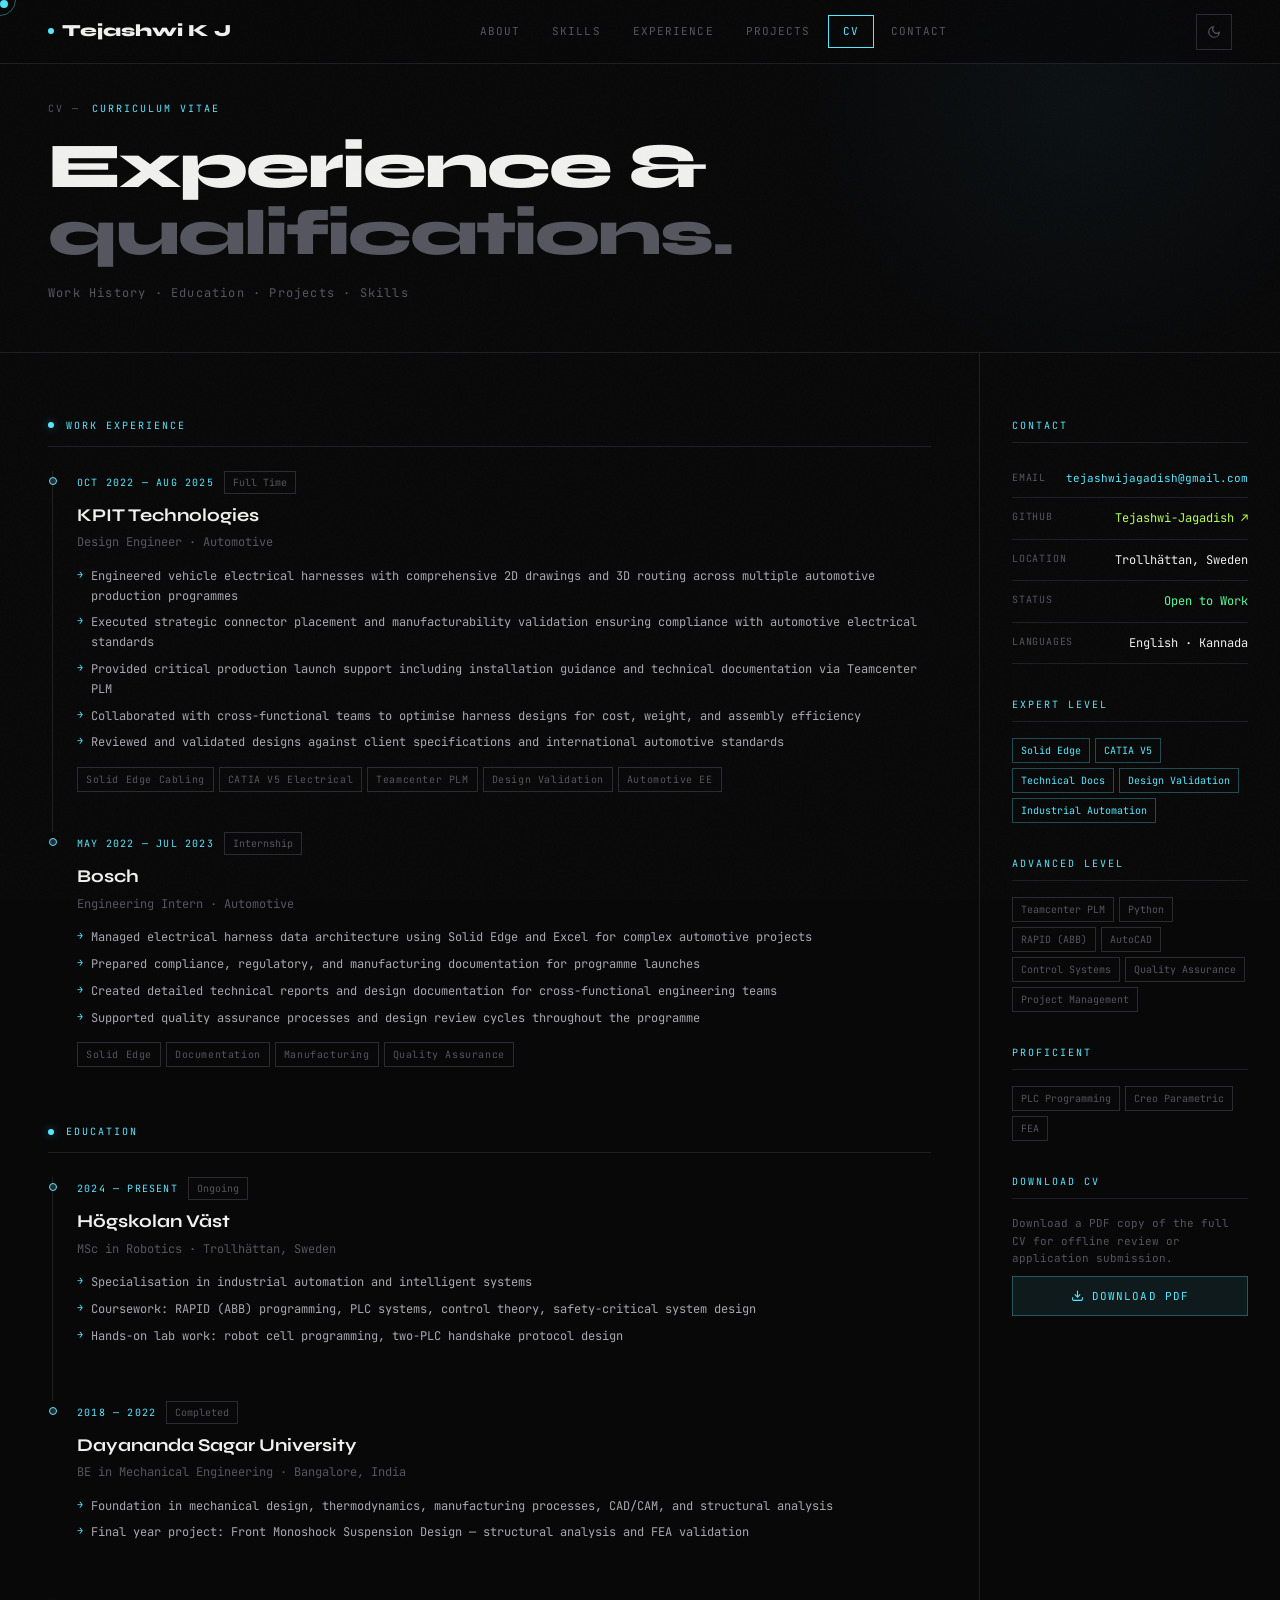
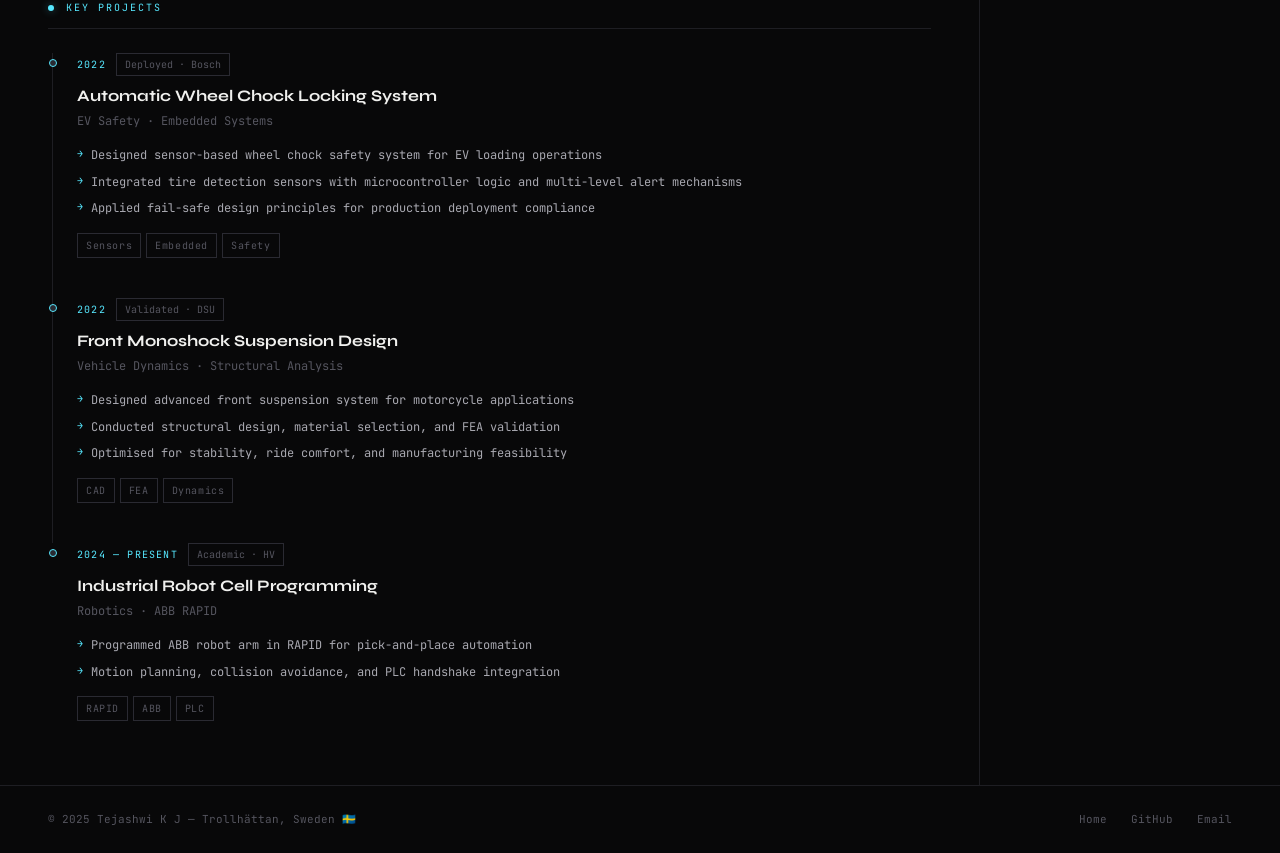
==== cv.html @ 4c709926 "Add files via upload" ====
<!DOCTYPE html>
<html lang="en" data-theme="dark">
<head>
  <meta charset="UTF-8"/>
  <meta name="viewport" content="width=device-width, initial-scale=1.0"/>
  <title>CV — Tejashwi K J</title>
  <meta name="description" content="Curriculum Vitae — Tejashwi K J, Robotics & Automotive Engineer."/>
  <link rel="icon" type="image/svg+xml" href="favicon.svg"/>
  <link rel="preconnect" href="https://fonts.googleapis.com"/>
  <link href="https://fonts.googleapis.com/css2?family=Syne:wght@400;500;600;700;800&family=JetBrains+Mono:wght@300;400;500&display=swap" rel="stylesheet"/>
  <style>
    *,*::before,*::after{box-sizing:border-box;margin:0;padding:0}
    [data-theme="dark"]{--bg:#080809;--bg2:#0f0f11;--surface:#131316;--surface2:#1a1a1e;--border:#1e1e23;--border2:#2a2a32;--text:#f0f0ee;--text2:#a8a8b0;--muted:#55555f;--accent:#57e8ff;--accent-dim:rgba(87,232,255,0.08);--accent2:#b8ff57;--green:#57ff9a;--yellow:#ffd557;--red:#ff5757;--nav-bg:rgba(8,8,9,0.92)}
    [data-theme="light"]{--bg:#f8f8f6;--bg2:#f0f0ee;--surface:#ffffff;--surface2:#f4f4f2;--border:#e0e0dc;--border2:#d0d0cc;--text:#0e0e0f;--text2:#4a4a52;--muted:#9a9aa2;--accent:#0077aa;--accent-dim:rgba(0,119,170,0.08);--accent2:#4a9200;--green:#008844;--yellow:#b87a00;--red:#cc2222;--nav-bg:rgba(248,248,246,0.92)}
    html{scroll-behavior:smooth}
    body{background:var(--bg);color:var(--text);font-family:'JetBrains Mono',monospace;font-size:13px;line-height:1.7;overflow-x:hidden;transition:background .3s,color .3s}
    ::-webkit-scrollbar{width:4px}::-webkit-scrollbar-track{background:var(--bg)}::-webkit-scrollbar-thumb{background:var(--border2)}
    *{cursor:none}
    .cursor{position:fixed;width:8px;height:8px;background:var(--accent);border-radius:50%;pointer-events:none;z-index:99999;mix-blend-mode:difference}
    .cursor-ring{position:fixed;width:32px;height:32px;border:1px solid rgba(87,232,255,0.4);border-radius:50%;pointer-events:none;z-index:99998;transition:width .2s,height .2s}
    [data-theme="dark"] body::after{content:'';position:fixed;inset:0;background-image:url("data:image/svg+xml,%3Csvg viewBox='0 0 512 512' xmlns='http://www.w3.org/2000/svg'%3E%3Cfilter id='n'%3E%3CfeTurbulence type='fractalNoise' baseFrequency='0.75' numOctaves='4' stitchTiles='stitch'/%3E%3C/filter%3E%3Crect width='100%25' height='100%25' filter='url(%23n)' opacity='0.02'/%3E%3C/svg%3E");pointer-events:none;z-index:9998}
    nav{position:fixed;top:0;left:0;right:0;z-index:1000;display:flex;align-items:center;justify-content:space-between;padding:0 48px;height:64px;border-bottom:1px solid var(--border);background:var(--nav-bg);backdrop-filter:blur(20px)}
    .nav-logo{font-family:'Syne',sans-serif;font-weight:800;font-size:17px;color:var(--text);text-decoration:none;display:flex;align-items:center;gap:8px}
    .nav-logo-dot{width:6px;height:6px;background:var(--accent);border-radius:50%;animation:blink 2s infinite}
    @keyframes blink{0%,100%{opacity:1}50%{opacity:.2}}
    .nav-center{display:flex;gap:2px}
    .nav-link{color:var(--muted);text-decoration:none;font-size:11px;letter-spacing:.1em;text-transform:uppercase;padding:6px 14px;border:1px solid transparent;transition:all .2s}
    .nav-link:hover{color:var(--text);border-color:var(--border2)}
    .nav-link.active{color:var(--accent);border-color:var(--accent)}
    .nav-right{display:flex;align-items:center;gap:10px}
    .theme-toggle{display:flex;align-items:center;justify-content:center;width:36px;height:36px;border:1px solid var(--border2);background:transparent;color:var(--muted);transition:all .2s}
    .theme-toggle:hover{border-color:var(--accent);color:var(--accent)}
    .theme-toggle svg{width:14px;height:14px}
    .btn{display:inline-flex;align-items:center;gap:8px;padding:10px 22px;font-family:'JetBrains Mono',monospace;font-size:11px;letter-spacing:.08em;text-transform:uppercase;text-decoration:none;border:1px solid var(--border2);background:transparent;color:var(--text2);transition:all .2s}
    .btn:hover{border-color:var(--text2);color:var(--text)}
    .btn-accent{background:var(--accent);border-color:var(--accent);color:#080809}
    .btn-accent:hover{background:transparent;color:var(--accent);border-color:var(--accent)}
    /* PAGE BANNER */
    .page-banner{padding:100px 48px 48px;border-bottom:1px solid var(--border);position:relative;overflow:hidden}
    .page-banner::before{content:'';position:absolute;top:-200px;right:-100px;width:600px;height:600px;background:radial-gradient(circle,rgba(87,232,255,.04) 0%,transparent 65%);pointer-events:none}
    .banner-eyebrow{font-size:10px;color:var(--accent);letter-spacing:.2em;text-transform:uppercase;margin-bottom:16px;display:flex;align-items:center;gap:12px}
    .banner-eyebrow::before{content:attr(data-num);color:var(--muted)}
    .banner-title{font-family:'Syne',sans-serif;font-weight:800;font-size:clamp(36px,5vw,72px);letter-spacing:-2px;color:var(--text);line-height:1.05;margin-bottom:16px}
    .banner-sub{font-size:12px;color:var(--muted);letter-spacing:.1em}
    /* CV LAYOUT */
    .cv-wrap{display:grid;grid-template-columns:1fr 300px;gap:0;padding:0}
    .cv-main{padding:64px 48px;border-right:1px solid var(--border)}
    .cv-sidebar{padding:64px 32px;position:sticky;top:64px;align-self:start}
    .cv-section{margin-bottom:56px}
    .cv-section:last-child{margin-bottom:0}
    .cv-section-head{font-size:10px;color:var(--accent);letter-spacing:.2em;text-transform:uppercase;margin-bottom:24px;display:flex;align-items:center;gap:12px;padding-bottom:12px;border-bottom:1px solid var(--border)}
    .cv-section-head::before{content:'';width:6px;height:6px;background:var(--accent);border-radius:50%;box-shadow:0 0 8px rgba(87,232,255,.4)}
    .cv-entry{padding-left:24px;padding-bottom:40px;border-left:1px solid var(--border);position:relative;margin-left:4px}
    .cv-entry:last-child{padding-bottom:0;border-left-color:transparent}
    .cv-entry::before{content:'';position:absolute;left:-4px;top:6px;width:8px;height:8px;background:var(--border2);border:1px solid var(--accent);border-radius:50%;transition:all .3s}
    .cv-entry:hover::before{background:var(--accent);box-shadow:0 0 8px rgba(87,232,255,.4)}
    .cv-entry-meta{display:flex;align-items:center;gap:10px;margin-bottom:6px;flex-wrap:wrap}
    .cv-period{font-size:10px;color:var(--accent);letter-spacing:.12em;text-transform:uppercase}
    .cv-badge{font-size:10px;padding:2px 8px;border:1px solid var(--border2);color:var(--muted)}
    .cv-org{font-family:'Syne',sans-serif;font-size:18px;font-weight:700;color:var(--text);margin-bottom:2px}
    .cv-role{font-size:12px;color:var(--muted);margin-bottom:14px}
    .cv-bullets{list-style:none;display:flex;flex-direction:column;gap:7px;margin-bottom:14px}
    .cv-bullets li{font-size:12px;color:var(--text2);padding-left:14px;position:relative;line-height:1.65}
    .cv-bullets li::before{content:'→';position:absolute;left:0;color:var(--accent);font-size:10px}
    .cv-tags{display:flex;gap:5px;flex-wrap:wrap}
    .tag{font-size:10px;padding:3px 8px;border:1px solid var(--border2);color:var(--muted);letter-spacing:.06em;transition:all .2s}
    .tag:hover{border-color:var(--accent);color:var(--accent)}
    /* SIDEBAR */
    .sb-block{margin-bottom:32px}
    .sb-block:last-child{margin-bottom:0}
    .sb-head{font-size:10px;color:var(--accent);letter-spacing:.2em;text-transform:uppercase;margin-bottom:16px;padding-bottom:8px;border-bottom:1px solid var(--border)}
    .sb-row{display:flex;justify-content:space-between;align-items:flex-start;padding:10px 0;border-bottom:1px solid var(--border);gap:12px}
    .sb-key{font-size:10px;color:var(--muted);text-transform:uppercase;letter-spacing:.08em;white-space:nowrap}
    .sb-val{font-size:12px;color:var(--text);text-align:right}
    .sb-val a{color:var(--accent2);text-decoration:none}
    .sb-val.green{color:var(--green)}
    .chip-group{display:flex;flex-wrap:wrap;gap:5px;margin-top:4px}
    .chip{font-size:10px;padding:3px 8px;border:1px solid var(--border2);color:var(--muted);transition:all .2s}
    .chip:hover{border-color:var(--accent);color:var(--accent)}
    .chip.expert{border-color:rgba(87,232,255,.3);color:var(--accent)}
    .dl-btn{display:flex;align-items:center;justify-content:center;gap:8px;width:100%;padding:12px;background:var(--accent-dim);border:1px solid rgba(87,232,255,.3);color:var(--accent);font-family:'JetBrains Mono',monospace;font-size:11px;letter-spacing:.1em;text-transform:uppercase;transition:all .2s;margin-top:8px}
    .dl-btn:hover{background:var(--accent);color:#080809;border-color:var(--accent)}
    footer{padding:24px 48px;border-top:1px solid var(--border);display:flex;align-items:center;justify-content:space-between}
    footer p{font-size:11px;color:var(--muted)}
    .footer-links{display:flex;gap:24px}
    .footer-links a{font-size:11px;color:var(--muted);text-decoration:none;transition:color .2s}
    .footer-links a:hover{color:var(--text)}
    [data-reveal]{opacity:0;transform:translateY(20px);transition:opacity .6s ease,transform .6s ease}
    [data-reveal].revealed{opacity:1;transform:none}
    @media(max-width:900px){nav{padding:0 24px}.nav-center{display:none}.cv-wrap{grid-template-columns:1fr}.cv-main{padding:48px 24px;border-right:none}.cv-sidebar{padding:32px 24px;position:static;border-top:1px solid var(--border)}.page-banner{padding:80px 24px 40px}footer{flex-direction:column;gap:12px;padding:20px 24px}}
  </style>
</head>
<body>
<div class="cursor" id="cursor"></div>
<div class="cursor-ring" id="cursorRing"></div>

<nav>
  <a href="index.html" class="nav-logo"><div class="nav-logo-dot"></div>Tejashwi K J</a>
  <div class="nav-center">
    <a href="index.html#about" class="nav-link">About</a>
    <a href="index.html#skills" class="nav-link">Skills</a>
    <a href="index.html#experience" class="nav-link">Experience</a>
    <a href="index.html#projects" class="nav-link">Projects</a>
    <a href="cv.html" class="nav-link active">CV</a>
    <a href="index.html#contact" class="nav-link">Contact</a>
  </div>
  <div class="nav-right">
    <button class="theme-toggle" id="themeToggle" onclick="toggleTheme()" title="Toggle theme">
      <svg id="theme-icon-moon" xmlns="http://www.w3.org/2000/svg" viewBox="0 0 24 24" fill="none" stroke="currentColor" stroke-width="2"><path d="M21 12.79A9 9 0 1 1 11.21 3 7 7 0 0 0 21 12.79z"/></svg>
      <svg id="theme-icon-sun" xmlns="http://www.w3.org/2000/svg" viewBox="0 0 24 24" fill="none" stroke="currentColor" stroke-width="2" style="display:none"><circle cx="12" cy="12" r="5"/><line x1="12" y1="1" x2="12" y2="3"/><line x1="12" y1="21" x2="12" y2="23"/><line x1="4.22" y1="4.22" x2="5.64" y2="5.64"/><line x1="18.36" y1="18.36" x2="19.78" y2="19.78"/><line x1="1" y1="12" x2="3" y2="12"/><line x1="21" y1="12" x2="23" y2="12"/><line x1="4.22" y1="19.78" x2="5.64" y2="18.36"/><line x1="18.36" y1="5.64" x2="19.78" y2="4.22"/></svg>
    </button>
  </div>
</nav>

<div class="page-banner">
  <div class="banner-eyebrow" data-num="CV —">Curriculum Vitae</div>
  <h1 class="banner-title">Experience &<br/><span style="color:var(--muted)">qualifications.</span></h1>
  <div class="banner-sub">Work History · Education · Projects · Skills</div>
</div>

<div class="cv-wrap">
  <!-- MAIN -->
  <div class="cv-main">

    <!-- EXPERIENCE -->
    <div class="cv-section" data-reveal>
      <div class="cv-section-head">Work Experience</div>
      <div class="cv-entry">
        <div class="cv-entry-meta">
          <span class="cv-period">Oct 2022 — Aug 2025</span>
          <span class="cv-badge">Full Time</span>
        </div>
        <div class="cv-org">KPIT Technologies</div>
        <div class="cv-role">Design Engineer · Automotive</div>
        <ul class="cv-bullets">
          <li>Engineered vehicle electrical harnesses with comprehensive 2D drawings and 3D routing across multiple automotive production programmes</li>
          <li>Executed strategic connector placement and manufacturability validation ensuring compliance with automotive electrical standards</li>
          <li>Provided critical production launch support including installation guidance and technical documentation via Teamcenter PLM</li>
          <li>Collaborated with cross-functional teams to optimise harness designs for cost, weight, and assembly efficiency</li>
          <li>Reviewed and validated designs against client specifications and international automotive standards</li>
        </ul>
        <div class="cv-tags"><span class="tag">Solid Edge Cabling</span><span class="tag">CATIA V5 Electrical</span><span class="tag">Teamcenter PLM</span><span class="tag">Design Validation</span><span class="tag">Automotive EE</span></div>
      </div>
      <div class="cv-entry">
        <div class="cv-entry-meta">
          <span class="cv-period">May 2022 — Jul 2023</span>
          <span class="cv-badge">Internship</span>
        </div>
        <div class="cv-org">Bosch</div>
        <div class="cv-role">Engineering Intern · Automotive</div>
        <ul class="cv-bullets">
          <li>Managed electrical harness data architecture using Solid Edge and Excel for complex automotive projects</li>
          <li>Prepared compliance, regulatory, and manufacturing documentation for programme launches</li>
          <li>Created detailed technical reports and design documentation for cross-functional engineering teams</li>
          <li>Supported quality assurance processes and design review cycles throughout the programme</li>
        </ul>
        <div class="cv-tags"><span class="tag">Solid Edge</span><span class="tag">Documentation</span><span class="tag">Manufacturing</span><span class="tag">Quality Assurance</span></div>
      </div>
    </div>

    <!-- EDUCATION -->
    <div class="cv-section" data-reveal>
      <div class="cv-section-head">Education</div>
      <div class="cv-entry">
        <div class="cv-entry-meta"><span class="cv-period">2024 — Present</span><span class="cv-badge">Ongoing</span></div>
        <div class="cv-org">Högskolan Väst</div>
        <div class="cv-role">MSc in Robotics · Trollhättan, Sweden</div>
        <ul class="cv-bullets">
          <li>Specialisation in industrial automation and intelligent systems</li>
          <li>Coursework: RAPID (ABB) programming, PLC systems, control theory, safety-critical system design</li>
          <li>Hands-on lab work: robot cell programming, two-PLC handshake protocol design</li>
        </ul>
      </div>
      <div class="cv-entry">
        <div class="cv-entry-meta"><span class="cv-period">2018 — 2022</span><span class="cv-badge">Completed</span></div>
        <div class="cv-org">Dayananda Sagar University</div>
        <div class="cv-role">BE in Mechanical Engineering · Bangalore, India</div>
        <ul class="cv-bullets">
          <li>Foundation in mechanical design, thermodynamics, manufacturing processes, CAD/CAM, and structural analysis</li>
          <li>Final year project: Front Monoshock Suspension Design — structural analysis and FEA validation</li>
        </ul>
      </div>
    </div>

    <!-- PROJECTS -->
    <div class="cv-section" data-reveal>
      <div class="cv-section-head">Key Projects</div>
      <div class="cv-entry">
        <div class="cv-entry-meta"><span class="cv-period">2022</span><span class="cv-badge">Deployed · Bosch</span></div>
        <div class="cv-org" style="font-size:16px">Automatic Wheel Chock Locking System</div>
        <div class="cv-role">EV Safety · Embedded Systems</div>
        <ul class="cv-bullets">
          <li>Designed sensor-based wheel chock safety system for EV loading operations</li>
          <li>Integrated tire detection sensors with microcontroller logic and multi-level alert mechanisms</li>
          <li>Applied fail-safe design principles for production deployment compliance</li>
        </ul>
        <div class="cv-tags"><span class="tag">Sensors</span><span class="tag">Embedded</span><span class="tag">Safety</span></div>
      </div>
      <div class="cv-entry">
        <div class="cv-entry-meta"><span class="cv-period">2022</span><span class="cv-badge">Validated · DSU</span></div>
        <div class="cv-org" style="font-size:16px">Front Monoshock Suspension Design</div>
        <div class="cv-role">Vehicle Dynamics · Structural Analysis</div>
        <ul class="cv-bullets">
          <li>Designed advanced front suspension system for motorcycle applications</li>
          <li>Conducted structural design, material selection, and FEA validation</li>
          <li>Optimised for stability, ride comfort, and manufacturing feasibility</li>
        </ul>
        <div class="cv-tags"><span class="tag">CAD</span><span class="tag">FEA</span><span class="tag">Dynamics</span></div>
      </div>
      <div class="cv-entry">
        <div class="cv-entry-meta"><span class="cv-period">2024 — Present</span><span class="cv-badge">Academic · HV</span></div>
        <div class="cv-org" style="font-size:16px">Industrial Robot Cell Programming</div>
        <div class="cv-role">Robotics · ABB RAPID</div>
        <ul class="cv-bullets">
          <li>Programmed ABB robot arm in RAPID for pick-and-place automation</li>
          <li>Motion planning, collision avoidance, and PLC handshake integration</li>
        </ul>
        <div class="cv-tags"><span class="tag">RAPID</span><span class="tag">ABB</span><span class="tag">PLC</span></div>
      </div>
    </div>

  </div><!-- /cv-main -->

  <!-- SIDEBAR -->
  <div class="cv-sidebar" data-reveal>
    <div class="sb-block">
      <div class="sb-head">Contact</div>
      <div class="sb-row"><span class="sb-key">Email</span><span class="sb-val" style="font-size:11px"><a href="mailto:tejashwijagadish@gmail.com" style="color:var(--accent)">tejashwijagadish@gmail.com</a></span></div>
      <div class="sb-row"><span class="sb-key">GitHub</span><span class="sb-val"><a href="https://github.com/Tejashwi-Jagadish" target="_blank">Tejashwi-Jagadish ↗</a></span></div>
      <div class="sb-row"><span class="sb-key">Location</span><span class="sb-val">Trollhättan, Sweden</span></div>
      <div class="sb-row"><span class="sb-key">Status</span><span class="sb-val green">Open to Work</span></div>
      <div class="sb-row"><span class="sb-key">Languages</span><span class="sb-val">English · Kannada</span></div>
    </div>
    <div class="sb-block">
      <div class="sb-head">Expert Level</div>
      <div class="chip-group">
        <span class="chip expert">Solid Edge</span>
        <span class="chip expert">CATIA V5</span>
        <span class="chip expert">Technical Docs</span>
        <span class="chip expert">Design Validation</span>
        <span class="chip expert">Industrial Automation</span>
      </div>
    </div>
    <div class="sb-block">
      <div class="sb-head">Advanced Level</div>
      <div class="chip-group">
        <span class="chip">Teamcenter PLM</span>
        <span class="chip">Python</span>
        <span class="chip">RAPID (ABB)</span>
        <span class="chip">AutoCAD</span>
        <span class="chip">Control Systems</span>
        <span class="chip">Quality Assurance</span>
        <span class="chip">Project Management</span>
      </div>
    </div>
    <div class="sb-block">
      <div class="sb-head">Proficient</div>
      <div class="chip-group">
        <span class="chip">PLC Programming</span>
        <span class="chip">Creo Parametric</span>
        <span class="chip">FEA</span>
      </div>
    </div>
    <div class="sb-block">
      <div class="sb-head">Download CV</div>
      <p style="font-size:11px;color:var(--muted);line-height:1.6;margin-bottom:8px">Download a PDF copy of the full CV for offline review or application submission.</p>
      <button class="dl-btn" onclick="window.print()">
        <svg width="13" height="13" viewBox="0 0 24 24" fill="none" stroke="currentColor" stroke-width="2"><path d="M21 15v4a2 2 0 0 1-2 2H5a2 2 0 0 1-2-2v-4"/><polyline points="7 10 12 15 17 10"/><line x1="12" y1="15" x2="12" y2="3"/></svg>
        Download PDF
      </button>
    </div>
  </div>
</div>

<footer>
  <p>© 2025 Tejashwi K J — Trollhättan, Sweden 🇸🇪</p>
  <div class="footer-links">
    <a href="index.html">Home</a>
    <a href="https://github.com/Tejashwi-Jagadish" target="_blank">GitHub</a>
    <a href="mailto:tejashwijagadish@gmail.com">Email</a>
  </div>
</footer>

<script>
const cursor=document.getElementById('cursor'),ring=document.getElementById('cursorRing');
let mx=0,my=0,rx=0,ry=0;
document.addEventListener('mousemove',e=>{mx=e.clientX;my=e.clientY;cursor.style.left=mx-4+'px';cursor.style.top=my-4+'px';});
function animRing(){rx+=(mx-rx)*.12;ry+=(my-ry)*.12;ring.style.left=rx-16+'px';ring.style.top=ry-16+'px';requestAnimationFrame(animRing);}
animRing();
document.querySelectorAll('a,button').forEach(el=>{el.addEventListener('mouseenter',()=>{ring.style.width='48px';ring.style.height='48px';});el.addEventListener('mouseleave',()=>{ring.style.width='32px';ring.style.height='32px';});});
function toggleTheme(){const h=document.documentElement,d=h.getAttribute('data-theme')==='dark';h.setAttribute('data-theme',d?'light':'dark');document.getElementById('theme-icon-moon').style.display=d?'none':'block';document.getElementById('theme-icon-sun').style.display=d?'block':'none';localStorage.setItem('theme',d?'light':'dark');}
const st=localStorage.getItem('theme');
if(st){document.documentElement.setAttribute('data-theme',st);if(st==='light'){document.getElementById('theme-icon-moon').style.display='none';document.getElementById('theme-icon-sun').style.display='block';}}
const obs=new IntersectionObserver(entries=>{entries.forEach(e=>{if(e.isIntersecting)e.target.classList.add('revealed');});},{threshold:.1});
document.querySelectorAll('[data-reveal]').forEach(el=>obs.observe(el));
</script>
</body>
</html>
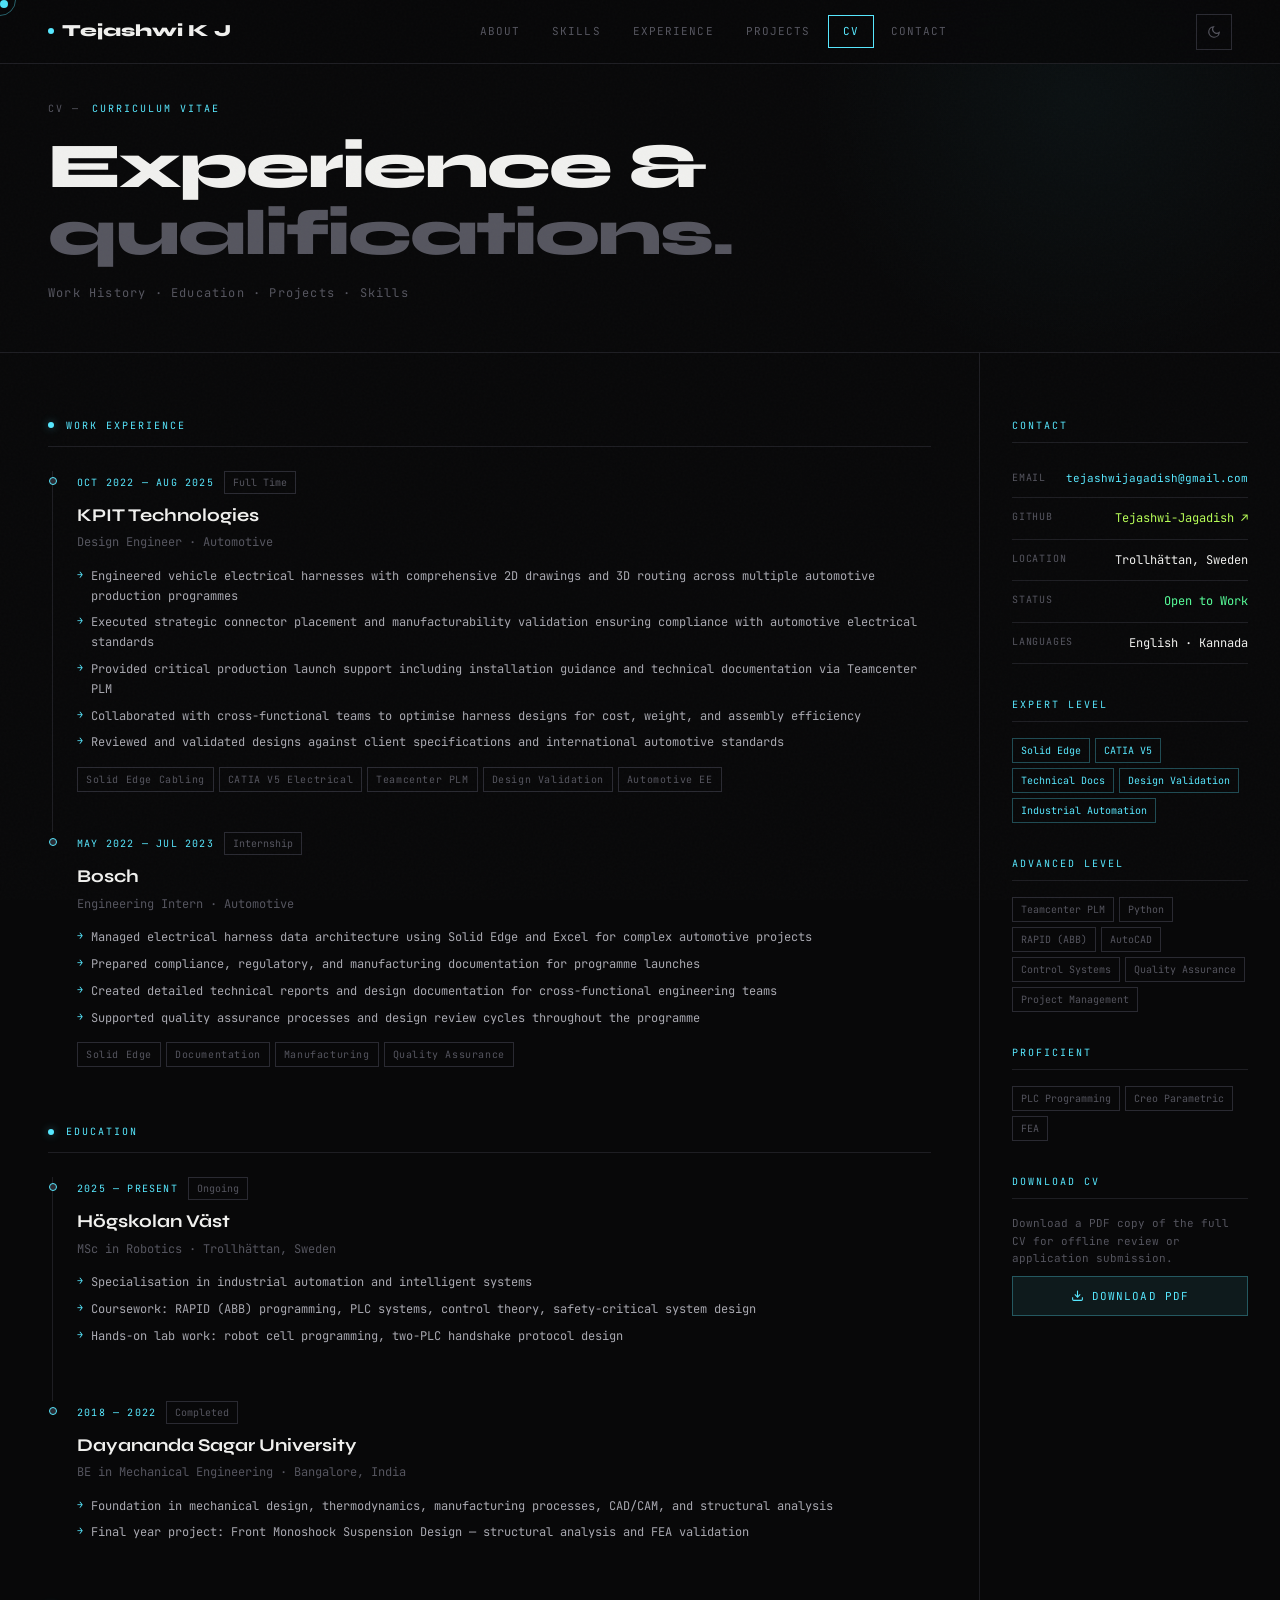
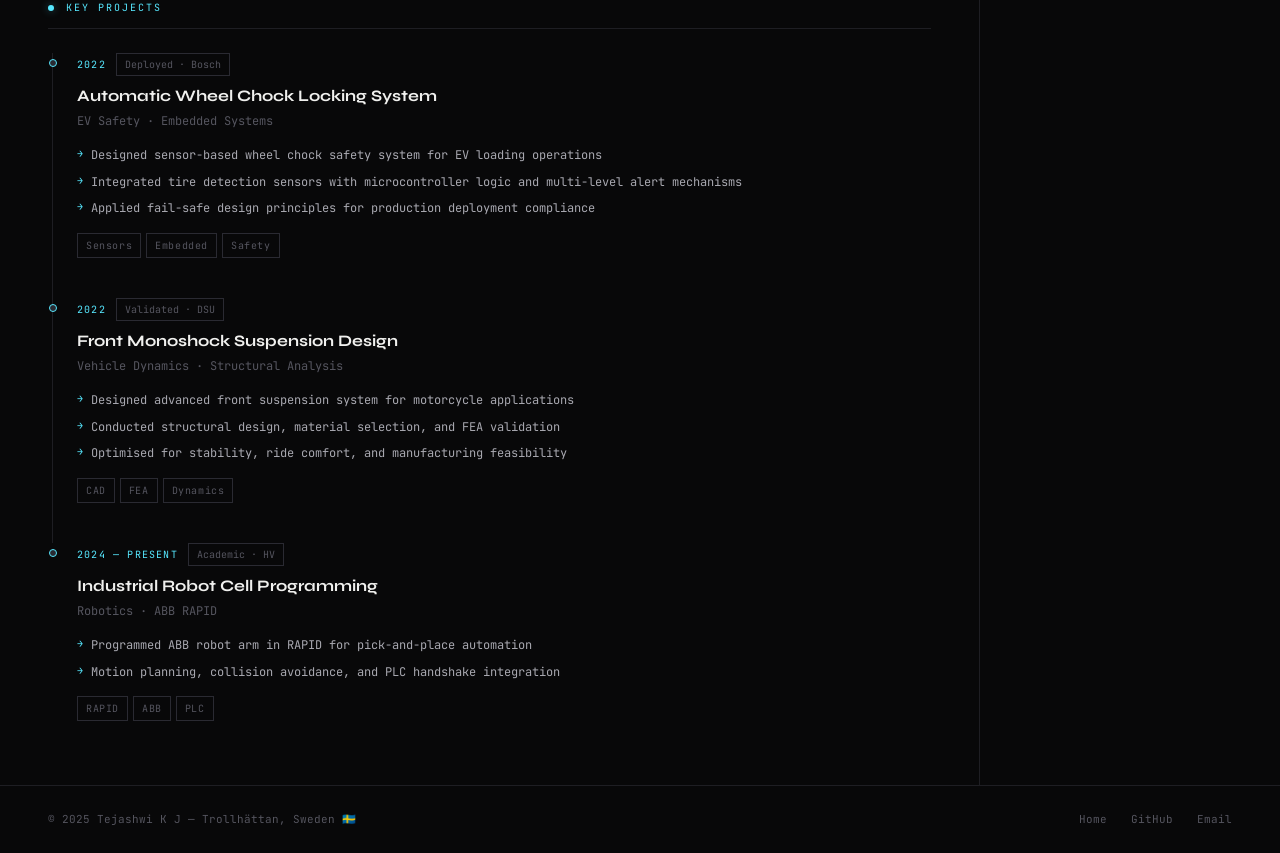
==== commit df69f7f6: "Update education period from 2024 to 2025" ====
--- a/cv.html
+++ b/cv.html
@@ -162,7 +162,7 @@
     <div class="cv-section" data-reveal>
       <div class="cv-section-head">Education</div>
       <div class="cv-entry">
-        <div class="cv-entry-meta"><span class="cv-period">2024 — Present</span><span class="cv-badge">Ongoing</span></div>
+        <div class="cv-entry-meta"><span class="cv-period">2025 — Present</span><span class="cv-badge">Ongoing</span></div>
         <div class="cv-org">Högskolan Väst</div>
         <div class="cv-role">MSc in Robotics · Trollhättan, Sweden</div>
         <ul class="cv-bullets">
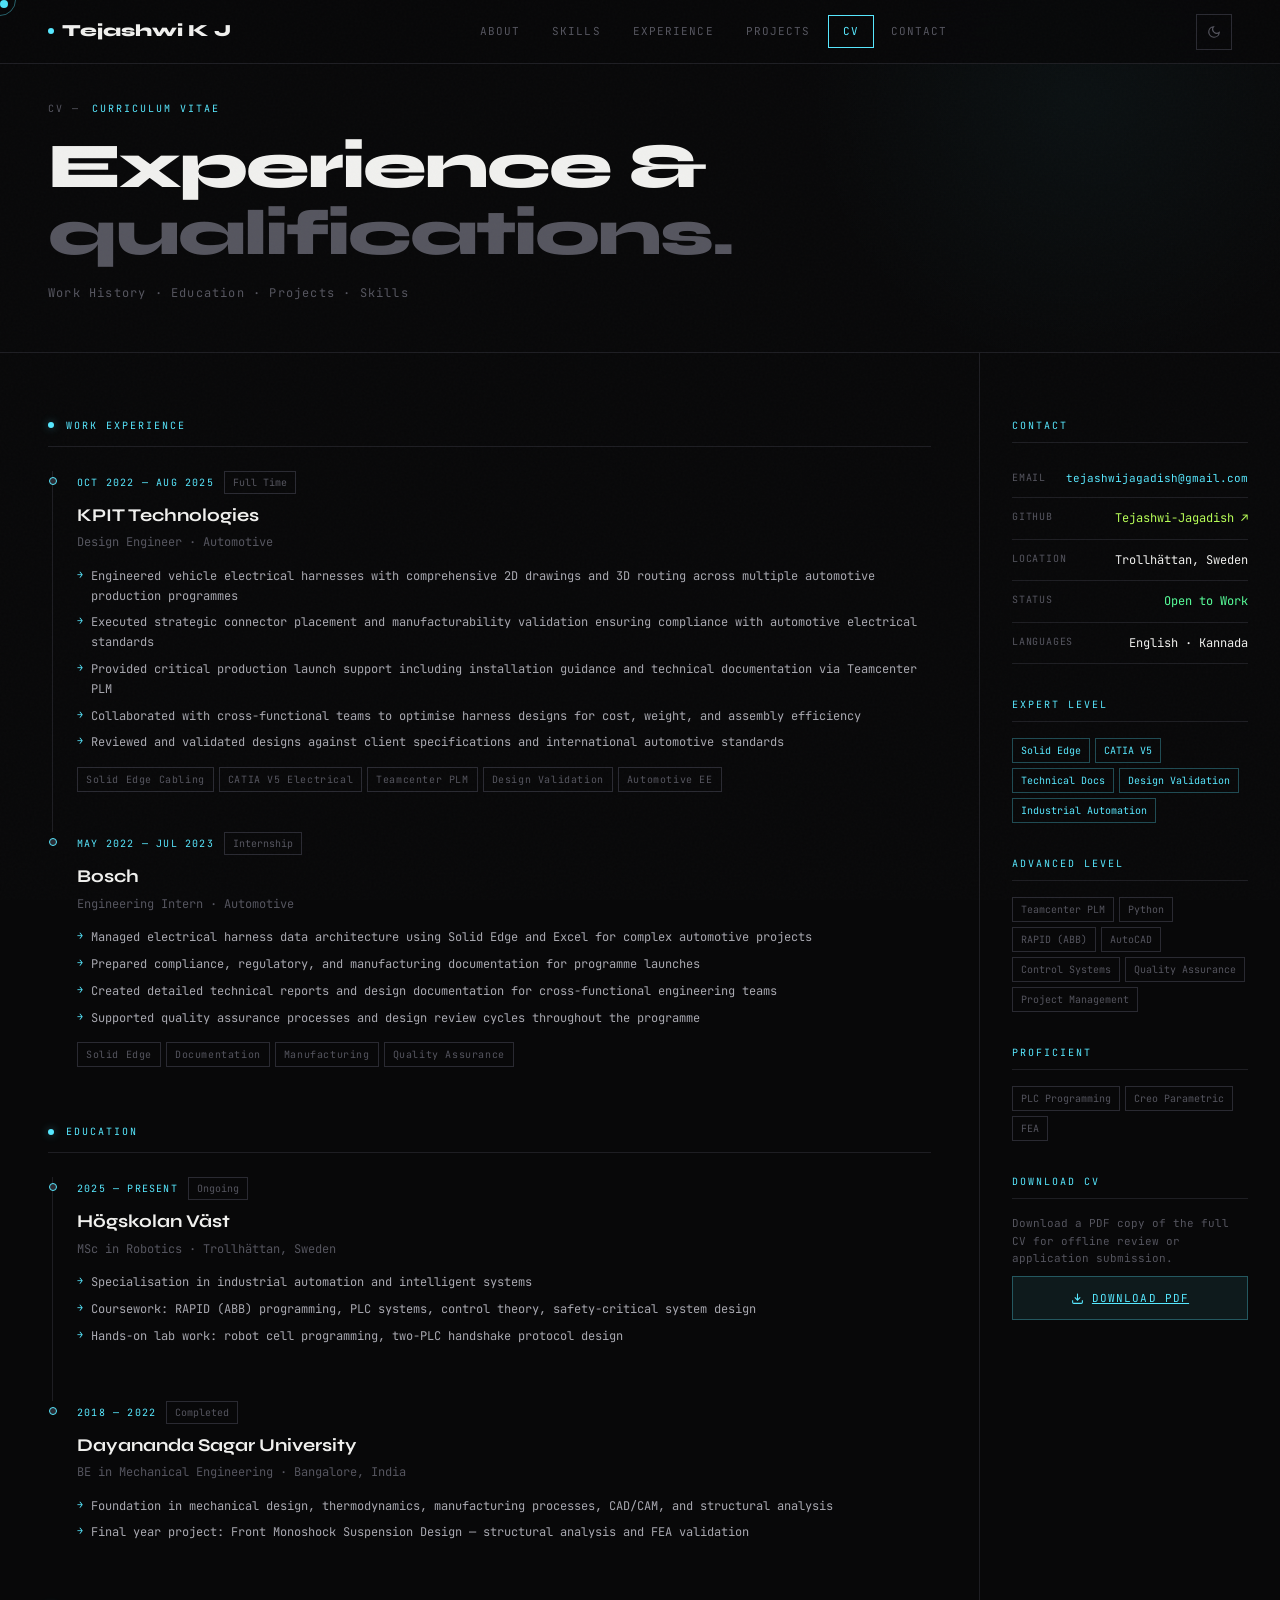
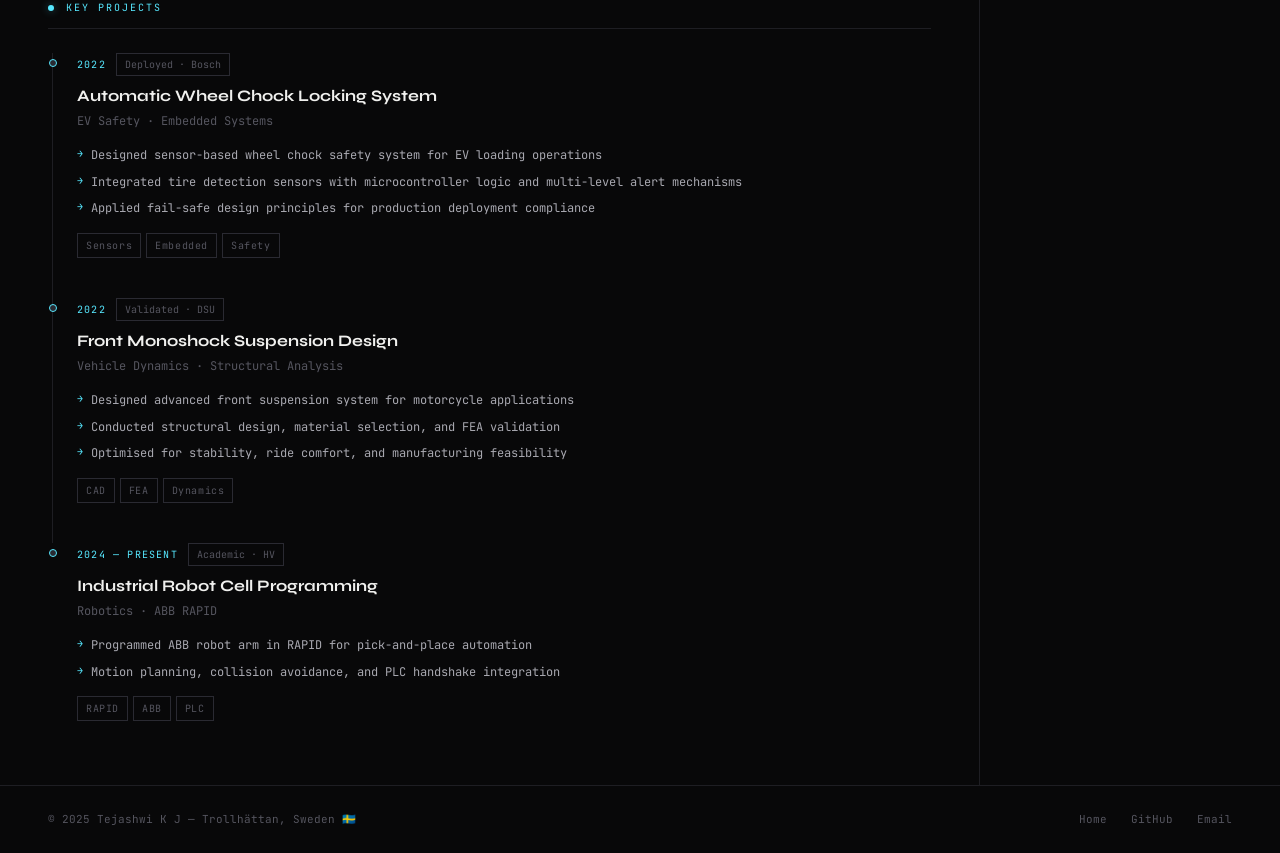
==== commit 9443185a: "Change download button to link for CV PDF" ====
--- a/cv.html
+++ b/cv.html
@@ -264,10 +264,10 @@
     <div class="sb-block">
       <div class="sb-head">Download CV</div>
       <p style="font-size:11px;color:var(--muted);line-height:1.6;margin-bottom:8px">Download a PDF copy of the full CV for offline review or application submission.</p>
-      <button class="dl-btn" onclick="window.print()">
-        <svg width="13" height="13" viewBox="0 0 24 24" fill="none" stroke="currentColor" stroke-width="2"><path d="M21 15v4a2 2 0 0 1-2 2H5a2 2 0 0 1-2-2v-4"/><polyline points="7 10 12 15 17 10"/><line x1="12" y1="15" x2="12" y2="3"/></svg>
-        Download PDF
-      </button>
+      <a href="cv/Tejashwi_KJ_CV.pdf" download="Tejashwi_KJ_CV.pdf" class="dl-btn">
+  <svg width="13" height="13" viewBox="0 0 24 24" fill="none" stroke="currentColor" stroke-width="2"><path d="M21 15v4a2 2 0 0 1-2 2H5a2 2 0 0 1-2-2v-4"/><polyline points="7 10 12 15 17 10"/><line x1="12" y1="15" x2="12" y2="3"/></svg>
+  Download PDF
+</a>
     </div>
   </div>
 </div>
